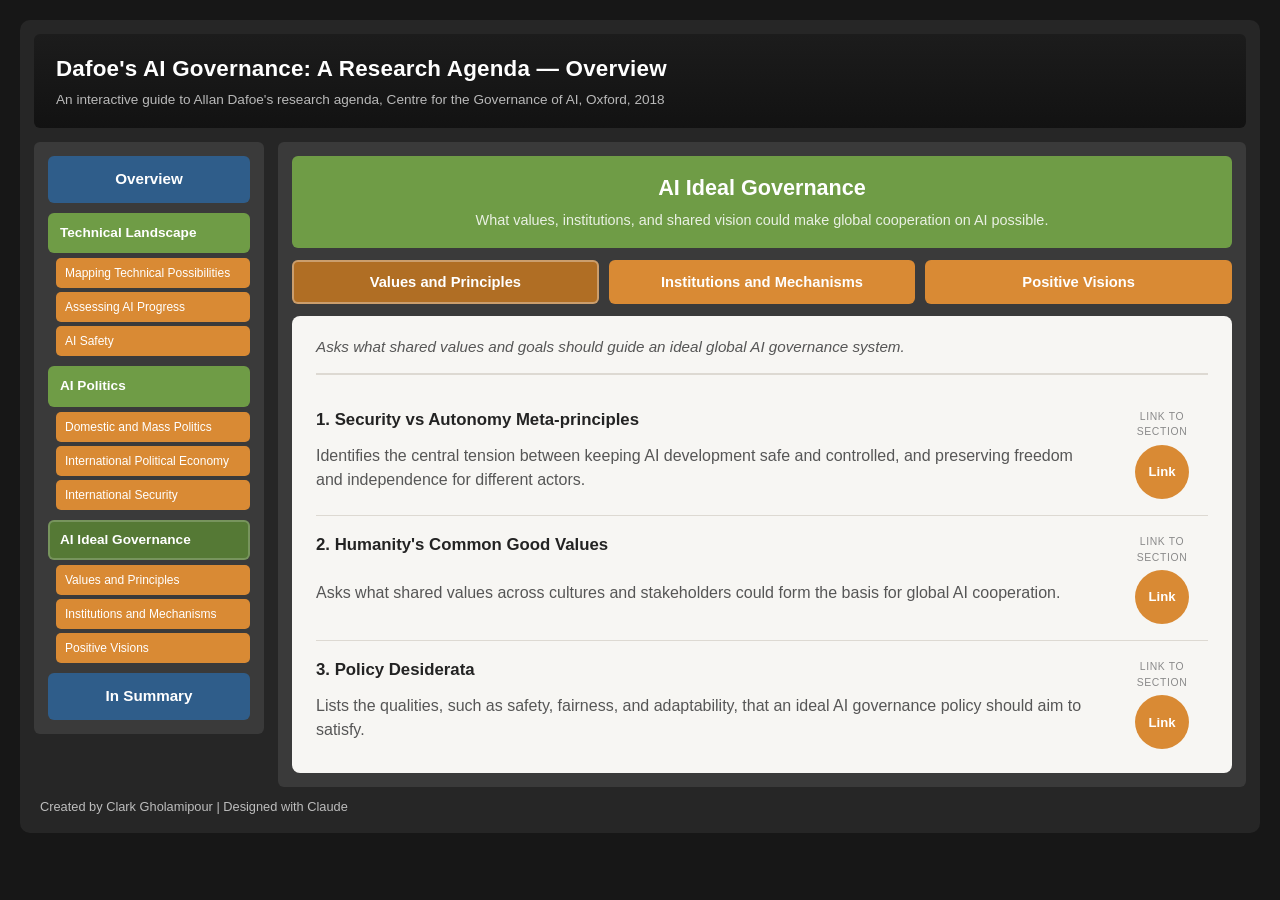
==== ai-ideal-governance.html @ 237a5f19 "Add files via upload" ====
<!DOCTYPE html>
<html lang="en">
<head>
<meta charset="UTF-8">
<meta name="viewport" content="width=device-width, initial-scale=1.0">
<title>AI Ideal Governance — AI Governance: A Research Agenda</title>
<link rel="stylesheet" href="css/styles.css">
</head>
<body>
<div class="app-frame">

  <header class="app-header">
    <h1>Dafoe's AI Governance: A Research Agenda — Overview</h1>
    <div class="subtitle">An interactive guide to Allan Dafoe's research agenda, Centre for the Governance of AI, Oxford, 2018</div>
  </header>

  <div class="app-body">

    <!-- ============ SIDEBAR ============ -->
    <nav class="sidebar">
      <a href="index.html" class="nav-pill">Overview</a>

      <div class="branch-group">
        <a href="technical-landscape.html" class="branch-link">Technical Landscape</a>
        <div class="sub-links">
          <a href="technical-landscape.html#mapping-technical-possibilities">Mapping Technical Possibilities</a>
          <a href="technical-landscape.html#assessing-ai-progress">Assessing AI Progress</a>
          <a href="technical-landscape.html#ai-safety">AI Safety</a>
        </div>
      </div>

      <div class="branch-group">
        <a href="ai-politics.html" class="branch-link">AI Politics</a>
        <div class="sub-links">
          <a href="ai-politics.html#domestic-and-mass-politics">Domestic and Mass Politics</a>
          <a href="ai-politics.html#international-political-economy">International Political Economy</a>
          <a href="ai-politics.html#international-security">International Security</a>
        </div>
      </div>

      <div class="branch-group is-active">
        <a href="ai-ideal-governance.html" class="branch-link">AI Ideal Governance</a>
        <div class="sub-links">
          <a href="ai-ideal-governance.html#values-and-principles">Values and Principles</a>
          <a href="ai-ideal-governance.html#institutions-and-mechanisms">Institutions and Mechanisms</a>
          <a href="ai-ideal-governance.html#positive-visions">Positive Visions</a>
        </div>
      </div>

      <a href="summary.html" class="nav-pill">In Summary</a>
    </nav>

    <!-- ============ MAIN CONTENT ============ -->
    <main class="main-content">

      <div class="branch-banner">
        <h1>AI Ideal Governance</h1>
        <p class="branch-subtitle">What values, institutions, and shared vision could make global cooperation on AI possible.</p>
      </div>

      <div class="group-tabs">
        <button class="tab-btn" data-tab="values-and-principles">Values and Principles</button>
        <button class="tab-btn" data-tab="institutions-and-mechanisms">Institutions and Mechanisms</button>
        <button class="tab-btn" data-tab="positive-visions">Positive Visions</button>
      </div>

      <div class="panel">

        <!-- ---- Values and Principles ---- -->
        <section class="tab-panel" id="values-and-principles">
          <p class="group-intro">Asks what shared values and goals should guide an ideal global AI governance system.</p>

          <div class="subsection">
            <h3>1. Security vs Autonomy Meta-principles</h3>
            <p>Identifies the central tension between keeping AI development safe and controlled, and preserving freedom and independence for different actors.</p>
            <div class="link-cell">
              <span class="link-label">Link to<br>Section</span>
              <a class="link-btn" href="assets/GovAI-Research-Agenda.pdf#page=50" target="_blank" rel="noopener">Link</a>
            </div>
          </div>

          <div class="subsection">
            <h3>2. Humanity's Common Good Values</h3>
            <p>Asks what shared values across cultures and stakeholders could form the basis for global AI cooperation.</p>
            <div class="link-cell">
              <span class="link-label">Link to<br>Section</span>
              <a class="link-btn" href="assets/GovAI-Research-Agenda.pdf#page=50" target="_blank" rel="noopener">Link</a>
            </div>
          </div>

          <div class="subsection">
            <h3>3. Policy Desiderata</h3>
            <p>Lists the qualities, such as safety, fairness, and adaptability, that an ideal AI governance policy should aim to satisfy.</p>
            <div class="link-cell">
              <span class="link-label">Link to<br>Section</span>
              <a class="link-btn" href="assets/GovAI-Research-Agenda.pdf#page=50" target="_blank" rel="noopener">Link</a>
            </div>
          </div>
        </section>

        <!-- ---- Institutions and Mechanisms ---- -->
        <section class="tab-panel" id="institutions-and-mechanisms">
          <p class="group-intro">Designs the actual institutions and rules that could realize those values while resisting abuse of power.</p>

          <div class="subsection">
            <h3>1. Stabilization and Security Arrangements</h3>
            <p>Considers what institutions could keep dangerous AI development in check without concentrating too much power in one place.</p>
            <div class="link-cell">
              <span class="link-label">Link to<br>Section</span>
              <a class="link-btn" href="assets/GovAI-Research-Agenda.pdf#page=51" target="_blank" rel="noopener">Link</a>
            </div>
          </div>

          <div class="subsection">
            <h3>2. Resilient Constitutional Design</h3>
            <p>Looks at how to design governing structures, like elections and checks on power, that resist authoritarian takeover or mob rule.</p>
            <div class="link-cell">
              <span class="link-label">Link to<br>Section</span>
              <a class="link-btn" href="assets/GovAI-Research-Agenda.pdf#page=51" target="_blank" rel="noopener">Link</a>
            </div>
          </div>

          <div class="subsection">
            <h3>3. Social Choice and Political Economy Models</h3>
            <p>Draws on political science and economics to design decision-making systems for a future shaped by advanced AI.</p>
            <div class="link-cell">
              <span class="link-label">Link to<br>Section</span>
              <a class="link-btn" href="assets/GovAI-Research-Agenda.pdf#page=51" target="_blank" rel="noopener">Link</a>
            </div>
          </div>
        </section>

        <!-- ---- Positive Visions ---- -->
        <section class="tab-panel" id="positive-visions">
          <p class="group-intro">Focuses on crafting a compelling, shared vision of the benefits of cooperation, in order to help motivate it.</p>

          <div class="subsection">
            <h3>1. Cooperative Paretotopia</h3>
            <p>Imagines a future where the gains from safe AI development are so large that cooperating benefits everyone more than competing for relative advantage.</p>
            <div class="link-cell">
              <span class="link-label">Link to<br>Section</span>
              <a class="link-btn" href="assets/GovAI-Research-Agenda.pdf#page=52" target="_blank" rel="noopener">Link</a>
            </div>
          </div>

          <div class="subsection">
            <h3>2. Shared Global Vision and Communication</h3>
            <p>Focuses on crafting a simple, compelling message about the benefits of cooperation to help motivate it globally.</p>
            <div class="link-cell">
              <span class="link-label">Link to<br>Section</span>
              <a class="link-btn" href="assets/GovAI-Research-Agenda.pdf#page=52" target="_blank" rel="noopener">Link</a>
            </div>
          </div>
        </section>

      </div>

    </main>

  </div>

  <footer class="app-footer">Created by Clark Gholamipour | Designed with Claude</footer>

</div>
<script src="js/app.js"></script>
</body>
</html>
---- css/styles.css ----
/* ===========================================================
   Dafoe's AI Governance: A Research Agenda — site styles
   =========================================================== */

:root {
  --charcoal: #262626;
  --charcoal-light: #3a3a3a;
  --green: #6f9c46;
  --green-dark: #557935;
  --amber: #d98a34;
  --amber-dark: #b06e24;
  --blue: #2f5d8a;
  --blue-dark: #234a70;
  --panel-bg: #f7f6f3;
  --panel-border: #ddd9d2;
  --text-dark: #232323;
  --text-muted: #565656;
}

* { box-sizing: border-box; }

body {
  margin: 0;
  background: #171717;
  color: var(--text-dark);
  font-family: "Segoe UI", "Helvetica Neue", Arial, sans-serif;
  line-height: 1.5;
}

a { color: inherit; }

.app-frame {
  max-width: 1240px;
  margin: 20px auto;
  padding: 14px;
  background: var(--charcoal);
  border-radius: 10px;
}

.app-header {
  background: linear-gradient(#1c1c1c, #121212);
  border-radius: 6px;
  padding: 18px 22px;
  margin-bottom: 14px;
}

.app-header h1 {
  margin: 0;
  color: #fff;
  font-size: 1.4rem;
  letter-spacing: 0.2px;
}

.app-header .subtitle {
  color: #b9b9b9;
  font-size: 0.85rem;
  margin-top: 4px;
}

.app-body {
  display: flex;
  gap: 14px;
  align-items: flex-start;
}

/* ---------- Sidebar ---------- */

.sidebar {
  width: 230px;
  flex-shrink: 0;
  background: var(--charcoal-light);
  border-radius: 6px;
  padding: 14px;
  display: flex;
  flex-direction: column;
  gap: 10px;
}

.nav-pill {
  display: block;
  text-decoration: none;
  color: #fff;
  font-weight: 700;
  font-size: 0.95rem;
  padding: 12px 14px;
  border-radius: 6px;
  background: var(--blue);
  text-align: center;
}

.nav-pill:hover { background: var(--blue-dark); }
.nav-pill.is-active { background: var(--blue-dark); box-shadow: inset 0 0 0 2px #fff3; }

.branch-group {
  display: flex;
  flex-direction: column;
  gap: 5px;
}

.branch-group .branch-link {
  display: block;
  text-decoration: none;
  color: #fff;
  font-weight: 700;
  font-size: 0.85rem;
  padding: 10px 12px;
  border-radius: 6px;
  background: var(--green);
}

.branch-group .branch-link:hover { background: var(--green-dark); }
.branch-group.is-active .branch-link { background: var(--green-dark); box-shadow: inset 0 0 0 2px #fff3; }

.branch-group .sub-links {
  display: flex;
  flex-direction: column;
  gap: 4px;
  padding-left: 8px;
}

.branch-group .sub-links a {
  text-decoration: none;
  color: #fff;
  font-size: 0.75rem;
  background: var(--amber);
  border-radius: 5px;
  padding: 6px 9px;
}

.branch-group .sub-links a:hover { background: var(--amber-dark); }

/* ---------- Main content ---------- */

.main-content {
  flex: 1;
  min-width: 0;
  background: var(--charcoal-light);
  border-radius: 6px;
  padding: 14px;
  display: flex;
  flex-direction: column;
  gap: 12px;
}

.branch-banner {
  background: var(--green);
  border-radius: 6px;
  padding: 16px 20px;
  text-align: center;
}

.branch-banner.is-summary { background: var(--blue); }

.branch-banner h1 {
  margin: 0;
  color: #fff;
  font-size: 1.35rem;
}

.branch-banner .branch-subtitle {
  margin: 6px 0 0;
  color: #ffffffd9;
  font-size: 0.9rem;
}

.group-tabs {
  display: flex;
  gap: 10px;
  flex-wrap: wrap;
}

.tab-btn {
  flex: 1;
  min-width: 160px;
  background: var(--amber);
  color: #fff;
  border: none;
  border-radius: 6px;
  padding: 14px 10px;
  font-weight: 700;
  font-size: 0.92rem;
  cursor: pointer;
  font-family: inherit;
}

.tab-btn:hover { background: var(--amber-dark); }
.tab-btn.is-active { background: var(--amber-dark); box-shadow: inset 0 0 0 2px #fff5; }

.panel {
  background: var(--panel-bg);
  border-radius: 8px;
  padding: 20px 24px;
}

.tab-panel { display: none; }
.tab-panel.is-active { display: block; }

.group-intro {
  margin: 0 0 16px;
  padding-bottom: 14px;
  border-bottom: 2px solid var(--panel-border);
  color: var(--text-muted);
  font-style: italic;
  font-size: 0.95rem;
}

.subsection {
  display: grid;
  grid-template-columns: 1fr 92px;
  column-gap: 18px;
  padding: 16px 0;
  border-bottom: 1px solid var(--panel-border);
}

.subsection:last-child { border-bottom: none; padding-bottom: 4px; }

.subsection h3 {
  grid-column: 1;
  margin: 0 0 5px;
  font-size: 1.05rem;
  color: var(--text-dark);
}

.subsection p {
  grid-column: 1;
  margin: 0;
  color: var(--text-muted);
}

.link-cell {
  grid-column: 2;
  grid-row: 1 / span 2;
  display: flex;
  flex-direction: column;
  align-items: center;
  justify-content: flex-start;
  gap: 5px;
  padding-top: 2px;
}

.link-cell .link-label {
  font-size: 0.65rem;
  text-transform: uppercase;
  letter-spacing: 0.06em;
  color: #8a8a8a;
  text-align: center;
}

.link-btn {
  display: inline-flex;
  align-items: center;
  justify-content: center;
  width: 54px;
  height: 54px;
  border-radius: 50%;
  background: var(--amber);
  color: #fff;
  font-weight: 700;
  font-size: 0.82rem;
  text-decoration: none;
}

.link-btn:hover { background: var(--amber-dark); }

/* ---------- Overview page ---------- */

.intro-text {
  background: var(--panel-bg);
  border-radius: 8px;
  padding: 20px 24px;
  color: var(--text-dark);
}

.intro-text p { margin: 0 0 12px; }
.intro-text p:last-child { margin-bottom: 0; }

.mini-map {
  display: grid;
  grid-template-columns: repeat(3, 1fr);
  gap: 14px;
}

.mini-card {
  background: var(--panel-bg);
  border-radius: 8px;
  overflow: hidden;
  display: flex;
  flex-direction: column;
}

.mini-card .mini-head {
  background: var(--green);
  color: #fff;
  padding: 12px 14px;
  font-weight: 700;
  font-size: 0.95rem;
  text-decoration: none;
  display: block;
}

.mini-card .mini-head:hover { background: var(--green-dark); }

.mini-card .mini-sub {
  padding: 8px 14px 0;
  color: var(--text-muted);
  font-size: 0.82rem;
  font-style: italic;
}

.mini-card ul {
  list-style: none;
  margin: 0;
  padding: 10px 14px 14px;
  display: flex;
  flex-direction: column;
  gap: 6px;
  flex: 1;
}

.mini-card a.group-link {
  color: var(--amber-dark);
  text-decoration: none;
  font-size: 0.86rem;
  font-weight: 600;
}

.mini-card a.group-link:hover { text-decoration: underline; }

/* ---------- Summary page ---------- */

.summary-text {
  background: var(--panel-bg);
  border-radius: 8px;
  padding: 22px 26px;
  color: var(--text-dark);
}

.summary-text p { margin: 0 0 14px; }
.summary-text p:last-child { margin-bottom: 0; }

.summary-actions {
  display: flex;
  gap: 10px;
  flex-wrap: wrap;
  margin-top: 16px;
}

.summary-actions a {
  text-decoration: none;
  background: var(--blue);
  color: #fff;
  font-weight: 700;
  font-size: 0.85rem;
  padding: 10px 16px;
  border-radius: 6px;
}

.summary-actions a:hover { background: var(--blue-dark); }

/* ---------- Footer ---------- */

.app-footer {
  color: #bdbdbd;
  font-size: 0.8rem;
  padding: 10px 6px 2px;
}

/* ---------- Responsive ---------- */

@media (max-width: 780px) {
  .app-body { flex-direction: column; }
  .sidebar { width: 100%; flex-direction: row; flex-wrap: wrap; }
  .sidebar .branch-group { width: 100%; }
  .mini-map { grid-template-columns: 1fr; }
  .subsection { grid-template-columns: 1fr; }
  .link-cell {
    grid-row: auto;
    flex-direction: row;
    justify-content: flex-start;
    margin-top: 8px;
  }
  .link-btn { width: 44px; height: 44px; font-size: 0.75rem; }
}
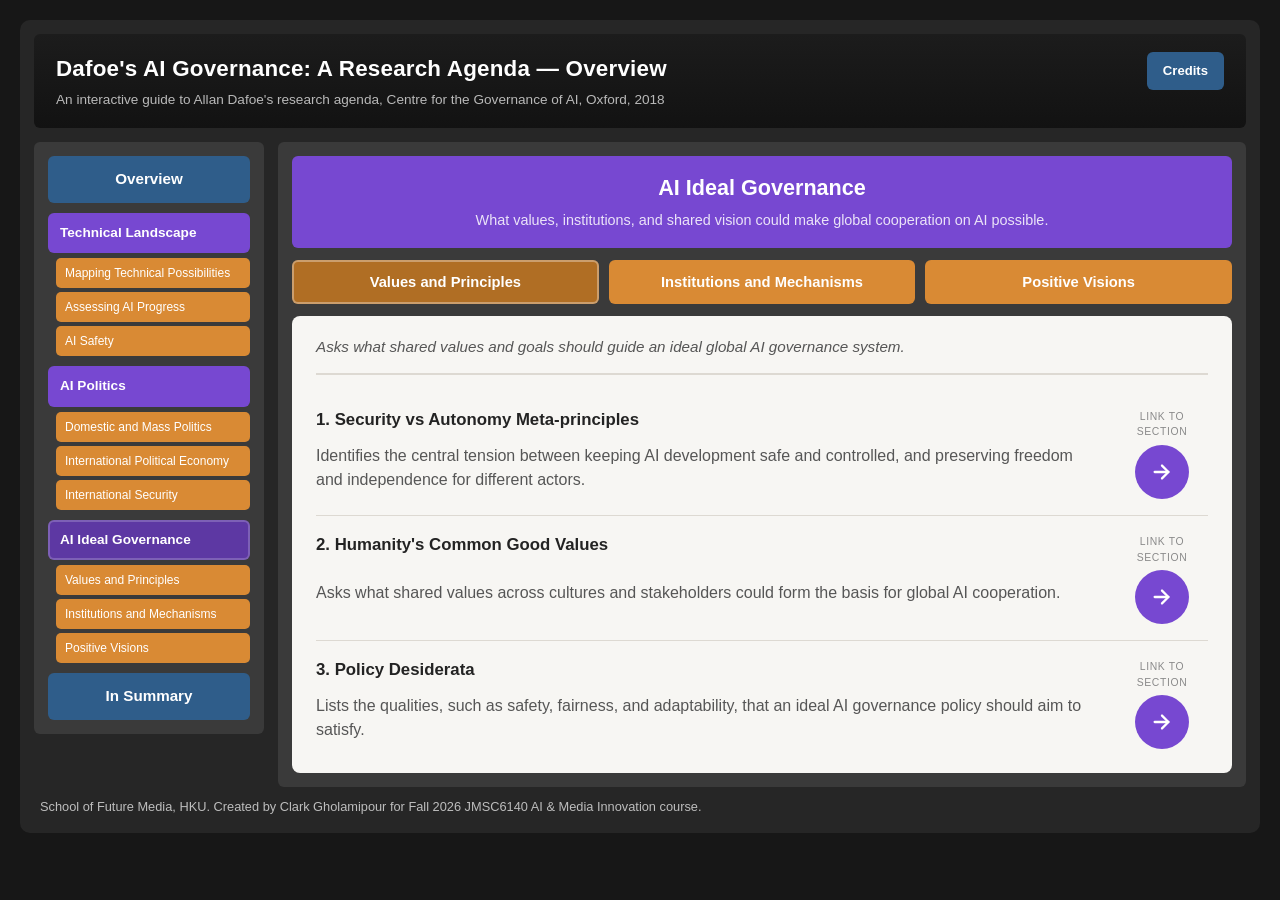
==== commit 8d3e760c: "Add files via upload" ====
--- a/ai-ideal-governance.html
+++ b/ai-ideal-governance.html
@@ -10,8 +10,11 @@
 <div class="app-frame">
 
   <header class="app-header">
-    <h1>Dafoe's AI Governance: A Research Agenda — Overview</h1>
-    <div class="subtitle">An interactive guide to Allan Dafoe's research agenda, Centre for the Governance of AI, Oxford, 2018</div>
+    <div class="header-title">
+      <h1><a href="index.html">Dafoe's AI Governance: A Research Agenda — Overview</a></h1>
+      <div class="subtitle">An interactive guide to Allan Dafoe's research agenda, Centre for the Governance of AI, Oxford, 2018</div>
+    </div>
+    <a href="credits.html" class="credits-btn">Credits</a>
   </header>
 
   <div class="app-body">
@@ -75,7 +78,7 @@
             <p>Identifies the central tension between keeping AI development safe and controlled, and preserving freedom and independence for different actors.</p>
             <div class="link-cell">
               <span class="link-label">Link to<br>Section</span>
-              <a class="link-btn" href="assets/GovAI-Research-Agenda.pdf#page=50" target="_blank" rel="noopener">Link</a>
+              <a class="link-btn" href="assets/GovAI-Research-Agenda.pdf#page=50" target="_blank" rel="noopener" aria-label="Open PDF at this section"><svg viewBox="0 0 24 24" width="22" height="22" fill="none" stroke="currentColor" stroke-width="2.5" stroke-linecap="round" stroke-linejoin="round" aria-hidden="true"><line x1="4" y1="12" x2="19" y2="12"></line><polyline points="12 5 19 12 12 19"></polyline></svg></a>
             </div>
           </div>
 
@@ -84,7 +87,7 @@
             <p>Asks what shared values across cultures and stakeholders could form the basis for global AI cooperation.</p>
             <div class="link-cell">
               <span class="link-label">Link to<br>Section</span>
-              <a class="link-btn" href="assets/GovAI-Research-Agenda.pdf#page=50" target="_blank" rel="noopener">Link</a>
+              <a class="link-btn" href="assets/GovAI-Research-Agenda.pdf#page=50" target="_blank" rel="noopener" aria-label="Open PDF at this section"><svg viewBox="0 0 24 24" width="22" height="22" fill="none" stroke="currentColor" stroke-width="2.5" stroke-linecap="round" stroke-linejoin="round" aria-hidden="true"><line x1="4" y1="12" x2="19" y2="12"></line><polyline points="12 5 19 12 12 19"></polyline></svg></a>
             </div>
           </div>
 
@@ -93,7 +96,7 @@
             <p>Lists the qualities, such as safety, fairness, and adaptability, that an ideal AI governance policy should aim to satisfy.</p>
             <div class="link-cell">
               <span class="link-label">Link to<br>Section</span>
-              <a class="link-btn" href="assets/GovAI-Research-Agenda.pdf#page=50" target="_blank" rel="noopener">Link</a>
+              <a class="link-btn" href="assets/GovAI-Research-Agenda.pdf#page=50" target="_blank" rel="noopener" aria-label="Open PDF at this section"><svg viewBox="0 0 24 24" width="22" height="22" fill="none" stroke="currentColor" stroke-width="2.5" stroke-linecap="round" stroke-linejoin="round" aria-hidden="true"><line x1="4" y1="12" x2="19" y2="12"></line><polyline points="12 5 19 12 12 19"></polyline></svg></a>
             </div>
           </div>
         </section>
@@ -107,7 +110,7 @@
             <p>Considers what institutions could keep dangerous AI development in check without concentrating too much power in one place.</p>
             <div class="link-cell">
               <span class="link-label">Link to<br>Section</span>
-              <a class="link-btn" href="assets/GovAI-Research-Agenda.pdf#page=51" target="_blank" rel="noopener">Link</a>
+              <a class="link-btn" href="assets/GovAI-Research-Agenda.pdf#page=51" target="_blank" rel="noopener" aria-label="Open PDF at this section"><svg viewBox="0 0 24 24" width="22" height="22" fill="none" stroke="currentColor" stroke-width="2.5" stroke-linecap="round" stroke-linejoin="round" aria-hidden="true"><line x1="4" y1="12" x2="19" y2="12"></line><polyline points="12 5 19 12 12 19"></polyline></svg></a>
             </div>
           </div>
 
@@ -116,7 +119,7 @@
             <p>Looks at how to design governing structures, like elections and checks on power, that resist authoritarian takeover or mob rule.</p>
             <div class="link-cell">
               <span class="link-label">Link to<br>Section</span>
-              <a class="link-btn" href="assets/GovAI-Research-Agenda.pdf#page=51" target="_blank" rel="noopener">Link</a>
+              <a class="link-btn" href="assets/GovAI-Research-Agenda.pdf#page=51" target="_blank" rel="noopener" aria-label="Open PDF at this section"><svg viewBox="0 0 24 24" width="22" height="22" fill="none" stroke="currentColor" stroke-width="2.5" stroke-linecap="round" stroke-linejoin="round" aria-hidden="true"><line x1="4" y1="12" x2="19" y2="12"></line><polyline points="12 5 19 12 12 19"></polyline></svg></a>
             </div>
           </div>
 
@@ -125,7 +128,7 @@
             <p>Draws on political science and economics to design decision-making systems for a future shaped by advanced AI.</p>
             <div class="link-cell">
               <span class="link-label">Link to<br>Section</span>
-              <a class="link-btn" href="assets/GovAI-Research-Agenda.pdf#page=51" target="_blank" rel="noopener">Link</a>
+              <a class="link-btn" href="assets/GovAI-Research-Agenda.pdf#page=51" target="_blank" rel="noopener" aria-label="Open PDF at this section"><svg viewBox="0 0 24 24" width="22" height="22" fill="none" stroke="currentColor" stroke-width="2.5" stroke-linecap="round" stroke-linejoin="round" aria-hidden="true"><line x1="4" y1="12" x2="19" y2="12"></line><polyline points="12 5 19 12 12 19"></polyline></svg></a>
             </div>
           </div>
         </section>
@@ -139,7 +142,7 @@
             <p>Imagines a future where the gains from safe AI development are so large that cooperating benefits everyone more than competing for relative advantage.</p>
             <div class="link-cell">
               <span class="link-label">Link to<br>Section</span>
-              <a class="link-btn" href="assets/GovAI-Research-Agenda.pdf#page=52" target="_blank" rel="noopener">Link</a>
+              <a class="link-btn" href="assets/GovAI-Research-Agenda.pdf#page=52" target="_blank" rel="noopener" aria-label="Open PDF at this section"><svg viewBox="0 0 24 24" width="22" height="22" fill="none" stroke="currentColor" stroke-width="2.5" stroke-linecap="round" stroke-linejoin="round" aria-hidden="true"><line x1="4" y1="12" x2="19" y2="12"></line><polyline points="12 5 19 12 12 19"></polyline></svg></a>
             </div>
           </div>
 
@@ -148,7 +151,7 @@
             <p>Focuses on crafting a simple, compelling message about the benefits of cooperation to help motivate it globally.</p>
             <div class="link-cell">
               <span class="link-label">Link to<br>Section</span>
-              <a class="link-btn" href="assets/GovAI-Research-Agenda.pdf#page=52" target="_blank" rel="noopener">Link</a>
+              <a class="link-btn" href="assets/GovAI-Research-Agenda.pdf#page=52" target="_blank" rel="noopener" aria-label="Open PDF at this section"><svg viewBox="0 0 24 24" width="22" height="22" fill="none" stroke="currentColor" stroke-width="2.5" stroke-linecap="round" stroke-linejoin="round" aria-hidden="true"><line x1="4" y1="12" x2="19" y2="12"></line><polyline points="12 5 19 12 12 19"></polyline></svg></a>
             </div>
           </div>
         </section>
@@ -159,7 +162,7 @@
 
   </div>
 
-  <footer class="app-footer">Created by Clark Gholamipour | Designed with Claude</footer>
+  <footer class="app-footer">School of Future Media, HKU. Created by Clark Gholamipour for Fall 2026 JMSC6140 AI &amp; Media Innovation course.</footer>
 
 </div>
 <script src="js/app.js"></script>
--- a/css/styles.css
+++ b/css/styles.css
@@ -5,8 +5,8 @@
 :root {
   --charcoal: #262626;
   --charcoal-light: #3a3a3a;
-  --green: #6f9c46;
-  --green-dark: #557935;
+  --purple: #7748d1;
+  --purple-dark: #5d38a3;
   --amber: #d98a34;
   --amber-dark: #b06e24;
   --blue: #2f5d8a;
@@ -42,6 +42,11 @@
   border-radius: 6px;
   padding: 18px 22px;
   margin-bottom: 14px;
+  display: flex;
+  align-items: flex-start;
+  justify-content: space-between;
+  gap: 14px;
+  flex-wrap: wrap;
 }
 
 .app-header h1 {
@@ -49,6 +54,15 @@
   color: #fff;
   font-size: 1.4rem;
   letter-spacing: 0.2px;
+}
+
+.app-header h1 a {
+  color: #fff;
+  text-decoration: none;
+}
+
+.app-header h1 a:hover {
+  text-decoration: underline;
 }
 
 .app-header .subtitle {
@@ -57,6 +71,26 @@
   margin-top: 4px;
 }
 
+.header-title {
+  flex: 1;
+  min-width: 0;
+}
+
+.credits-btn {
+  flex-shrink: 0;
+  display: inline-block;
+  background: var(--blue);
+  color: #fff;
+  text-decoration: none;
+  font-weight: 700;
+  font-size: 0.82rem;
+  padding: 9px 16px;
+  border-radius: 6px;
+  white-space: nowrap;
+}
+
+.credits-btn:hover { background: var(--blue-dark); }
+
 .app-body {
   display: flex;
   gap: 14px;
@@ -105,11 +139,11 @@
   font-size: 0.85rem;
   padding: 10px 12px;
   border-radius: 6px;
-  background: var(--green);
-}
-
-.branch-group .branch-link:hover { background: var(--green-dark); }
-.branch-group.is-active .branch-link { background: var(--green-dark); box-shadow: inset 0 0 0 2px #fff3; }
+  background: var(--purple);
+}
+
+.branch-group .branch-link:hover { background: var(--purple-dark); }
+.branch-group.is-active .branch-link { background: var(--purple-dark); box-shadow: inset 0 0 0 2px #fff3; }
 
 .branch-group .sub-links {
   display: flex;
@@ -143,7 +177,7 @@
 }
 
 .branch-banner {
-  background: var(--green);
+  background: var(--purple);
   border-radius: 6px;
   padding: 16px 20px;
   text-align: center;
@@ -253,14 +287,13 @@
   width: 54px;
   height: 54px;
   border-radius: 50%;
-  background: var(--amber);
-  color: #fff;
-  font-weight: 700;
-  font-size: 0.82rem;
-  text-decoration: none;
-}
-
-.link-btn:hover { background: var(--amber-dark); }
+  background: var(--purple);
+  color: #fff;
+  text-decoration: none;
+}
+
+.link-btn:hover { background: var(--purple-dark); }
+.link-btn svg { display: block; }
 
 /* ---------- Overview page ---------- */
 
@@ -289,7 +322,7 @@
 }
 
 .mini-card .mini-head {
-  background: var(--green);
+  background: var(--purple);
   color: #fff;
   padding: 12px 14px;
   font-weight: 700;
@@ -298,7 +331,7 @@
   display: block;
 }
 
-.mini-card .mini-head:hover { background: var(--green-dark); }
+.mini-card .mini-head:hover { background: var(--purple-dark); }
 
 .mini-card .mini-sub {
   padding: 8px 14px 0;
@@ -356,6 +389,39 @@
 }
 
 .summary-actions a:hover { background: var(--blue-dark); }
+
+/* ---------- Credits page ---------- */
+
+.credits-text {
+  background: var(--panel-bg);
+  border-radius: 8px;
+  padding: 22px 26px;
+  color: var(--text-dark);
+}
+
+.credits-text p { margin: 0 0 14px; }
+
+.credits-logo {
+  display: flex;
+  justify-content: center;
+  margin: 18px 0;
+}
+
+.credits-logo img {
+  max-width: 320px;
+  width: 100%;
+  height: auto;
+  border-radius: 6px;
+}
+
+.credits-designed {
+  text-align: center;
+  color: var(--text-muted);
+  font-size: 0.85rem;
+  margin-top: 18px;
+  padding-top: 14px;
+  border-top: 1px solid var(--panel-border);
+}
 
 /* ---------- Footer ---------- */
 
